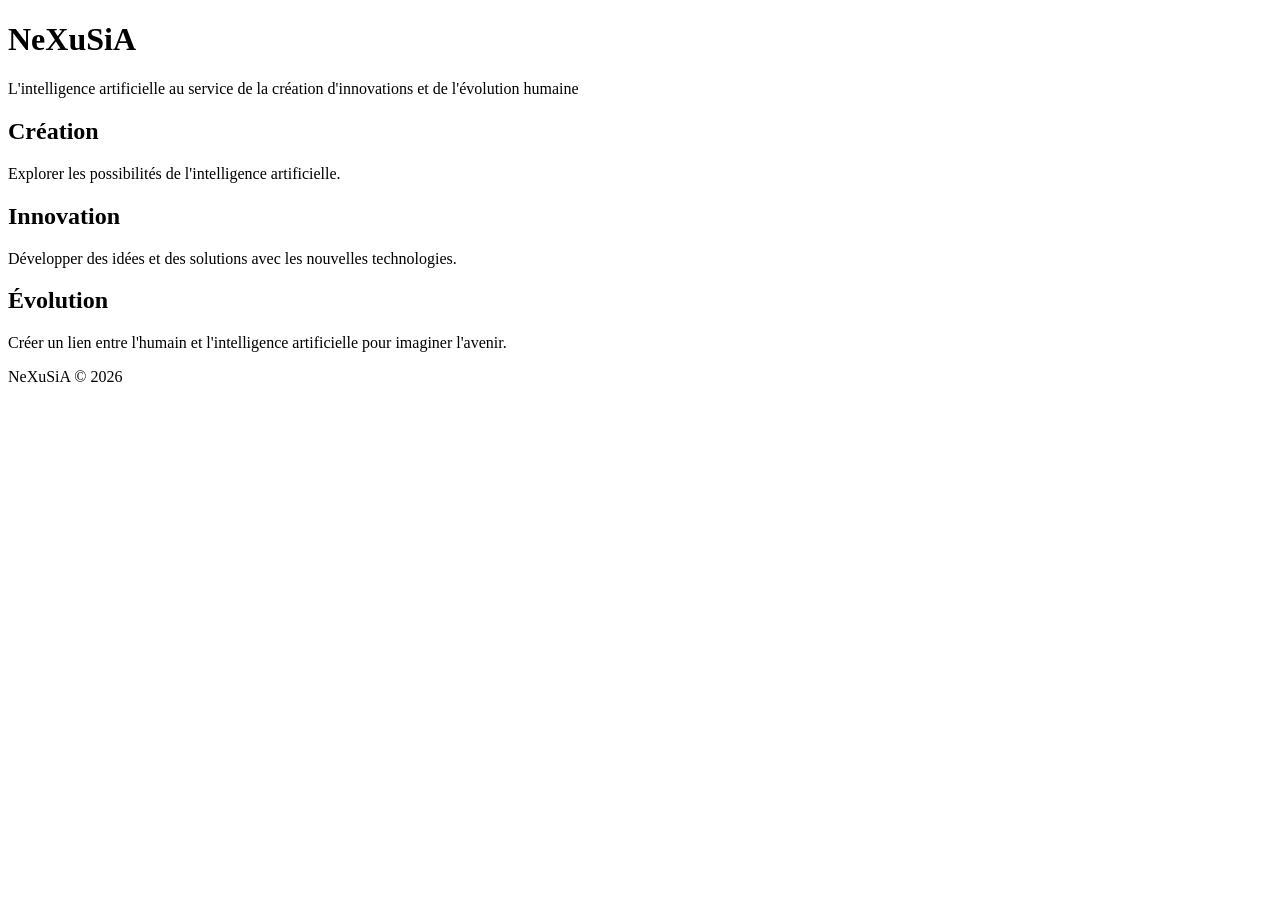
==== site/index.html @ 75be55c2 "Add footer with copyright notice" ====
<!DOCTYPE html>
<html lang="fr">
<head>
    <meta charset="UTF-8">
    <meta name="viewport" content="width=device-width, initial-scale=1.0">
    <title>NeXuSiA</title>
    <link rel="stylesheet" href="style.css">
</head>
<body>
    <header>
    <h1>NeXuSiA</h1>
    <p>L'intelligence artificielle au service de la création d'innovations et de l'évolution humaine</p>
</header>
    <main>
        <section>
    <h2>Création</h2>
    <p>Explorer les possibilités de l'intelligence artificielle.</p>
</section>
        <section>
    <h2>Innovation</h2>
    <p>Développer des idées et des solutions avec les nouvelles technologies.</p>
</section>
        <section>
    <h2>Évolution</h2>
    <p>Créer un lien entre l'humain et l'intelligence artificielle pour imaginer l'avenir.</p>
</section>

</main>

</body>
    <footer>
    <p>NeXuSiA © 2026</p>
</footer>
</html>
---- site/style.css ----
/* NeXuSiA - Feuille de style principale */
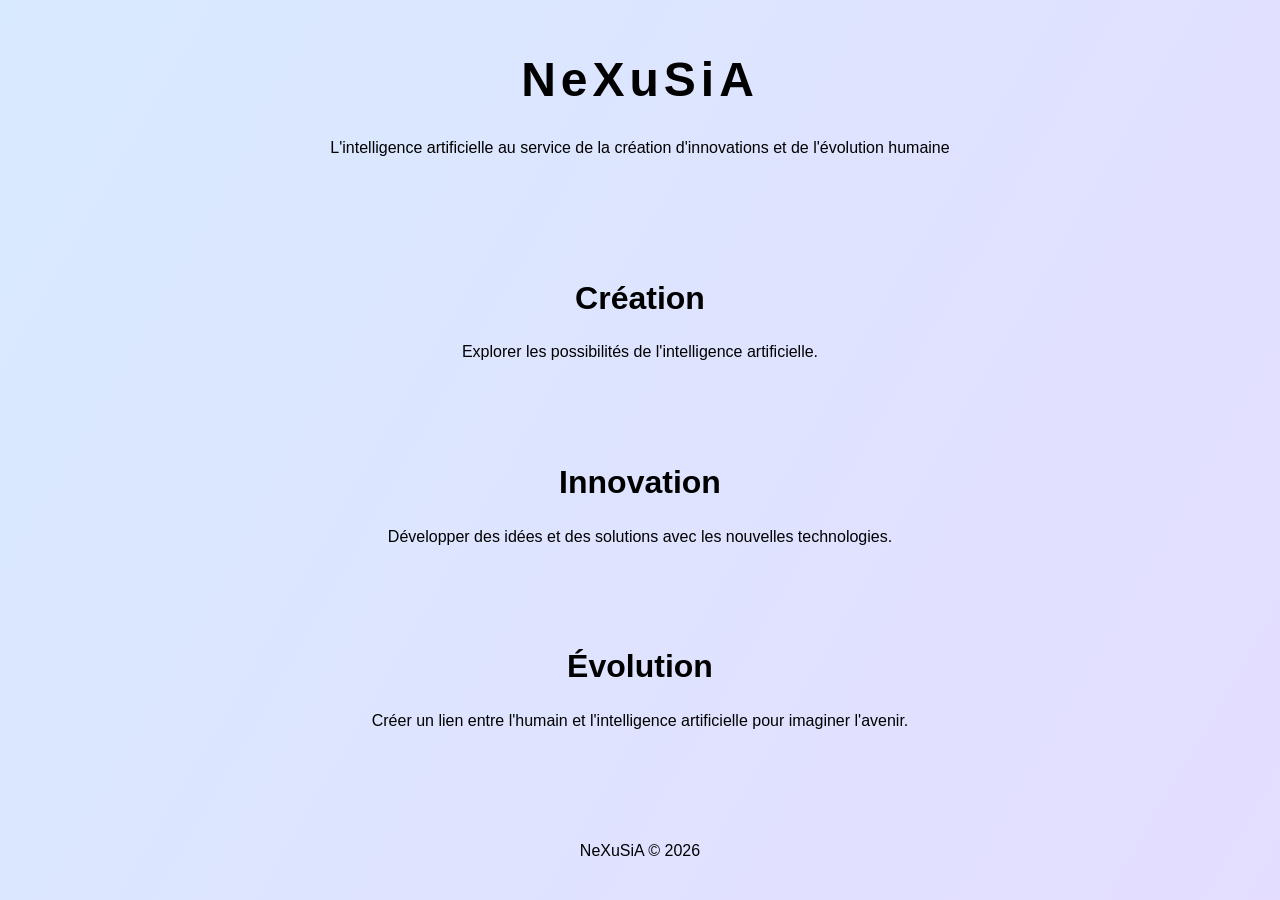
==== commit 40724ac3: "Add meta description to index.html Added a meta description for SEO purposes." ====
--- a/site/index.html
+++ b/site/index.html
@@ -6,6 +6,7 @@
     <meta name="viewport" content="width=device-width, initial-scale=1.0">
     <title>NeXuSiA</title>
     <link rel="stylesheet" href="style.css">
+    <meta name="description" content="NeXuSiA - L'intelligence artificielle au service de la création d'innovations et de l'évolution humaine">
 </head>
 <body>
     <header>
--- a/site/style.css
+++ b/site/style.css
@@ -1 +1,46 @@
 /* NeXuSiA - Feuille de style principale */
+
+body {
+    margin: 0;
+    font-family: Arial, sans-serif;
+    min-height: 100vh;
+    background: linear-gradient(120deg, #d8eaff, #e8d9ff, #d9fff0, #fff0d9);
+    background-size: 400% 400%;
+    animation: fondChangeant 20s ease infinite;
+}
+
+@keyframes fondChangeant {
+    0% {
+        background-position: 0% 50%;
+    }
+
+    50% {
+        background-position: 100% 50%;
+    }
+
+    100% {
+        background-position: 0% 50%;
+    }
+}
+
+header,
+main,
+footer {
+    text-align: center;
+    padding: 20px;
+}
+
+h1 {
+    font-size: 3rem;
+    letter-spacing: 5px;
+}
+
+h2 {
+    font-size: 2rem;
+}
+
+section {
+    margin: 20px auto;
+    max-width: 800px;
+    padding: 20px;
+}
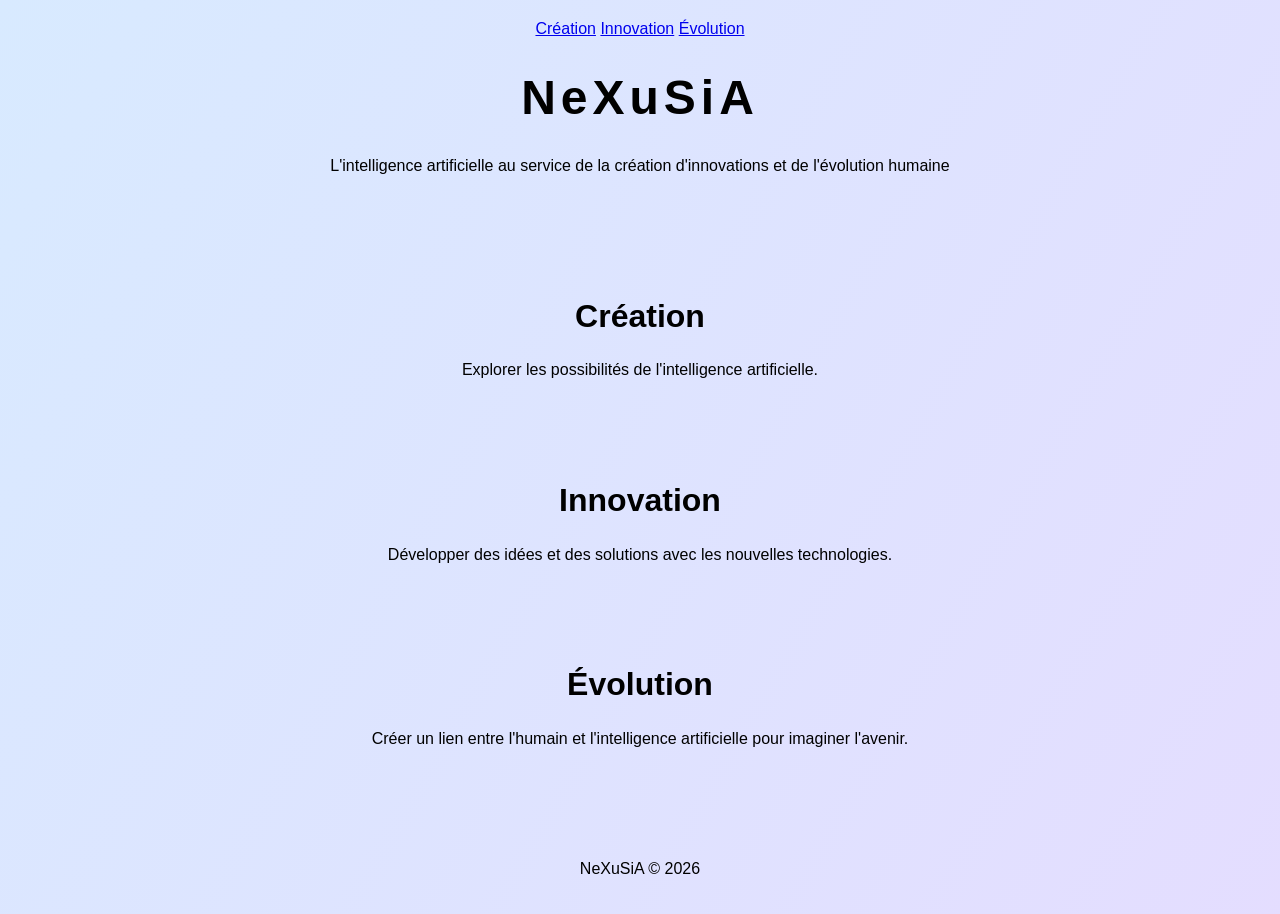
==== commit 5bb1f282: "Add navigation links to index.html Added navigation links for creation, innovation, and evolution." ====
--- a/site/index.html
+++ b/site/index.html
@@ -10,6 +10,11 @@
 </head>
 <body>
     <header>
+        <nav>
+    <a href="#creation">Création</a>
+    <a href="#innovation">Innovation</a>
+    <a href="#evolution">Évolution</a>
+</nav>
     <h1>NeXuSiA</h1>
     <p>L'intelligence artificielle au service de la création d'innovations et de l'évolution humaine</p>
 </header>
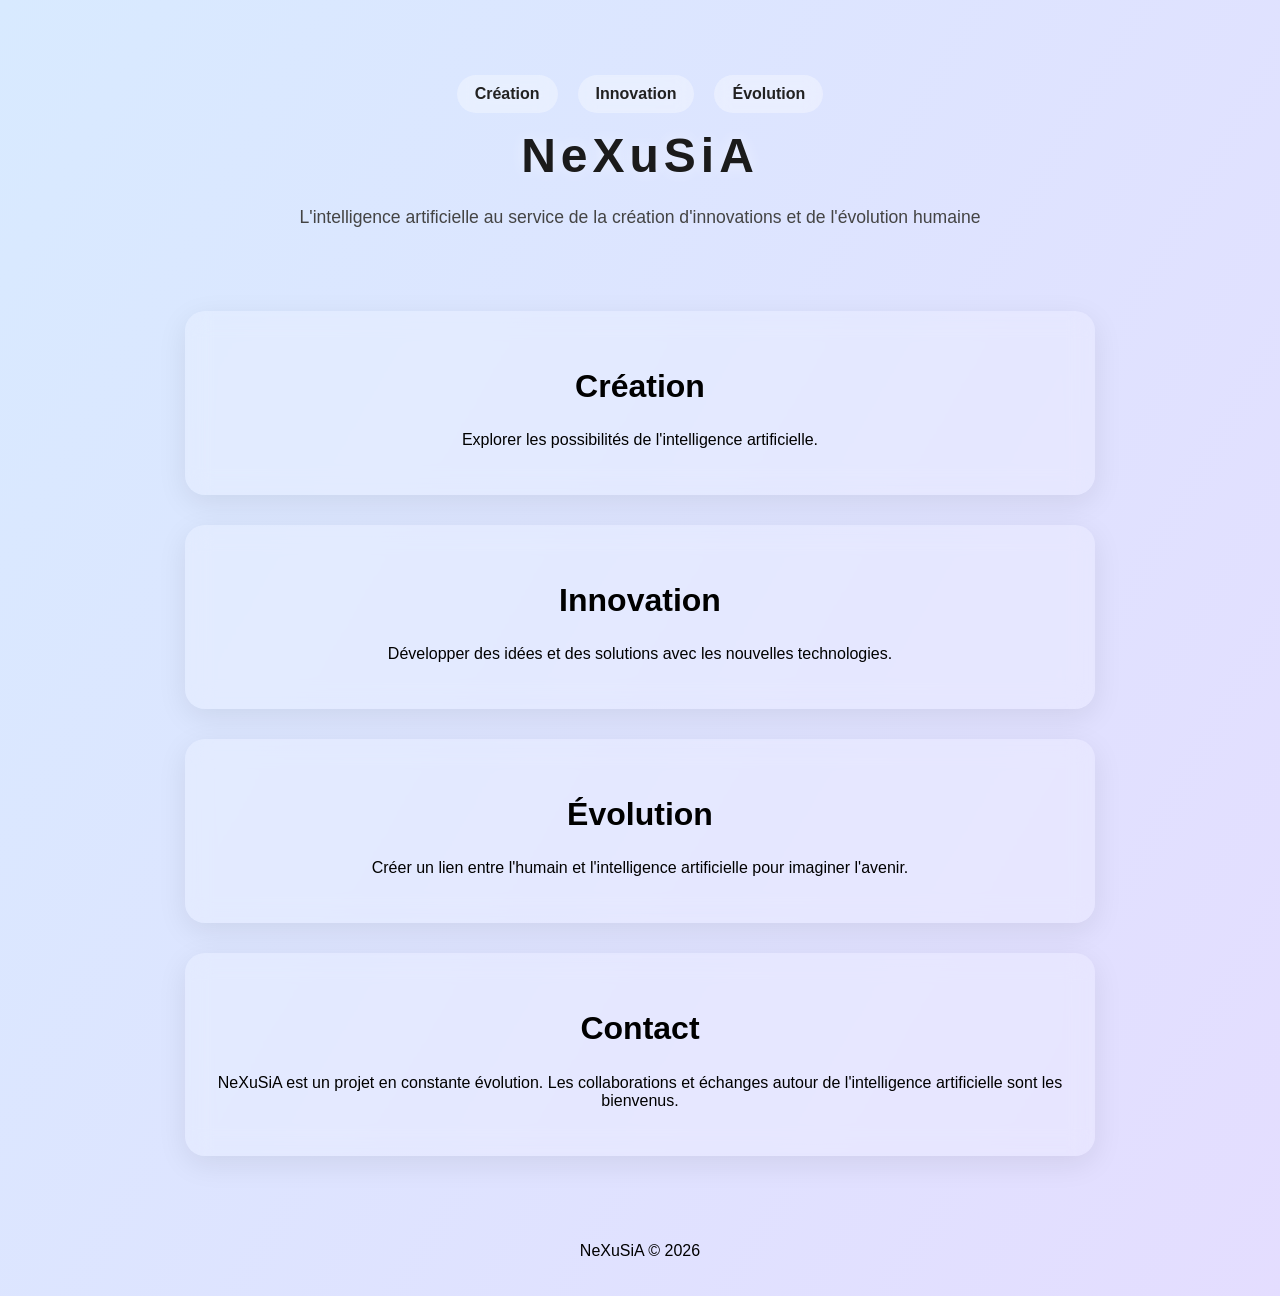
==== commit 8384db9d: "Add contact section to index.html" ====
--- a/site/index.html
+++ b/site/index.html
@@ -19,17 +19,21 @@
     <p>L'intelligence artificielle au service de la création d'innovations et de l'évolution humaine</p>
 </header>
     <main>
-        <section>
+        <section id="creation">
     <h2>Création</h2>
     <p>Explorer les possibilités de l'intelligence artificielle.</p>
 </section>
-        <section>
+        <section id="innovation">
     <h2>Innovation</h2>
     <p>Développer des idées et des solutions avec les nouvelles technologies.</p>
 </section>
-        <section>
+       <section id="evolution"> 
     <h2>Évolution</h2>
     <p>Créer un lien entre l'humain et l'intelligence artificielle pour imaginer l'avenir.</p>
+</section>
+        <section id="contact">
+    <h2>Contact</h2>
+    <p>NeXuSiA est un projet en constante évolution. Les collaborations et échanges autour de l'intelligence artificielle sont les bienvenus.</p>
 </section>
 
 </main>
--- a/site/style.css
+++ b/site/style.css
@@ -44,3 +44,52 @@
     max-width: 800px;
     padding: 20px;
 }
+nav {
+    display: flex;
+    justify-content: center;
+    gap: 20px;
+    padding: 15px;
+}
+
+nav a {
+    color: #222;
+    text-decoration: none;
+    font-weight: bold;
+    padding: 10px 18px;
+    border-radius: 999px;
+    background: rgba(255, 255, 255, 0.35);
+    backdrop-filter: blur(8px);
+    transition: all 0.3s ease;
+}
+
+nav a:hover {
+    background: rgba(255, 255, 255, 0.65);
+    transform: translateY(-2px);
+}
+header {
+    padding: 60px 20px 30px;
+}
+
+header h1 {
+    margin: 0;
+    color: #1b1b1b;
+    text-shadow: 0 0 15px rgba(255, 255, 255, 0.5);
+}
+
+header p {
+    max-width: 700px;
+    margin: 20px auto 0;
+    font-size: 1.1rem;
+    line-height: 1.6;
+    color: #444;
+}
+
+section {
+    background: rgba(255, 255, 255, 0.20);
+    backdrop-filter: blur(12px);
+    border-radius: 20px;
+    margin: 30px auto;
+    max-width: 850px;
+    padding: 30px;
+    box-shadow: 0 8px 30px rgba(0, 0, 0, 0.08);
+}
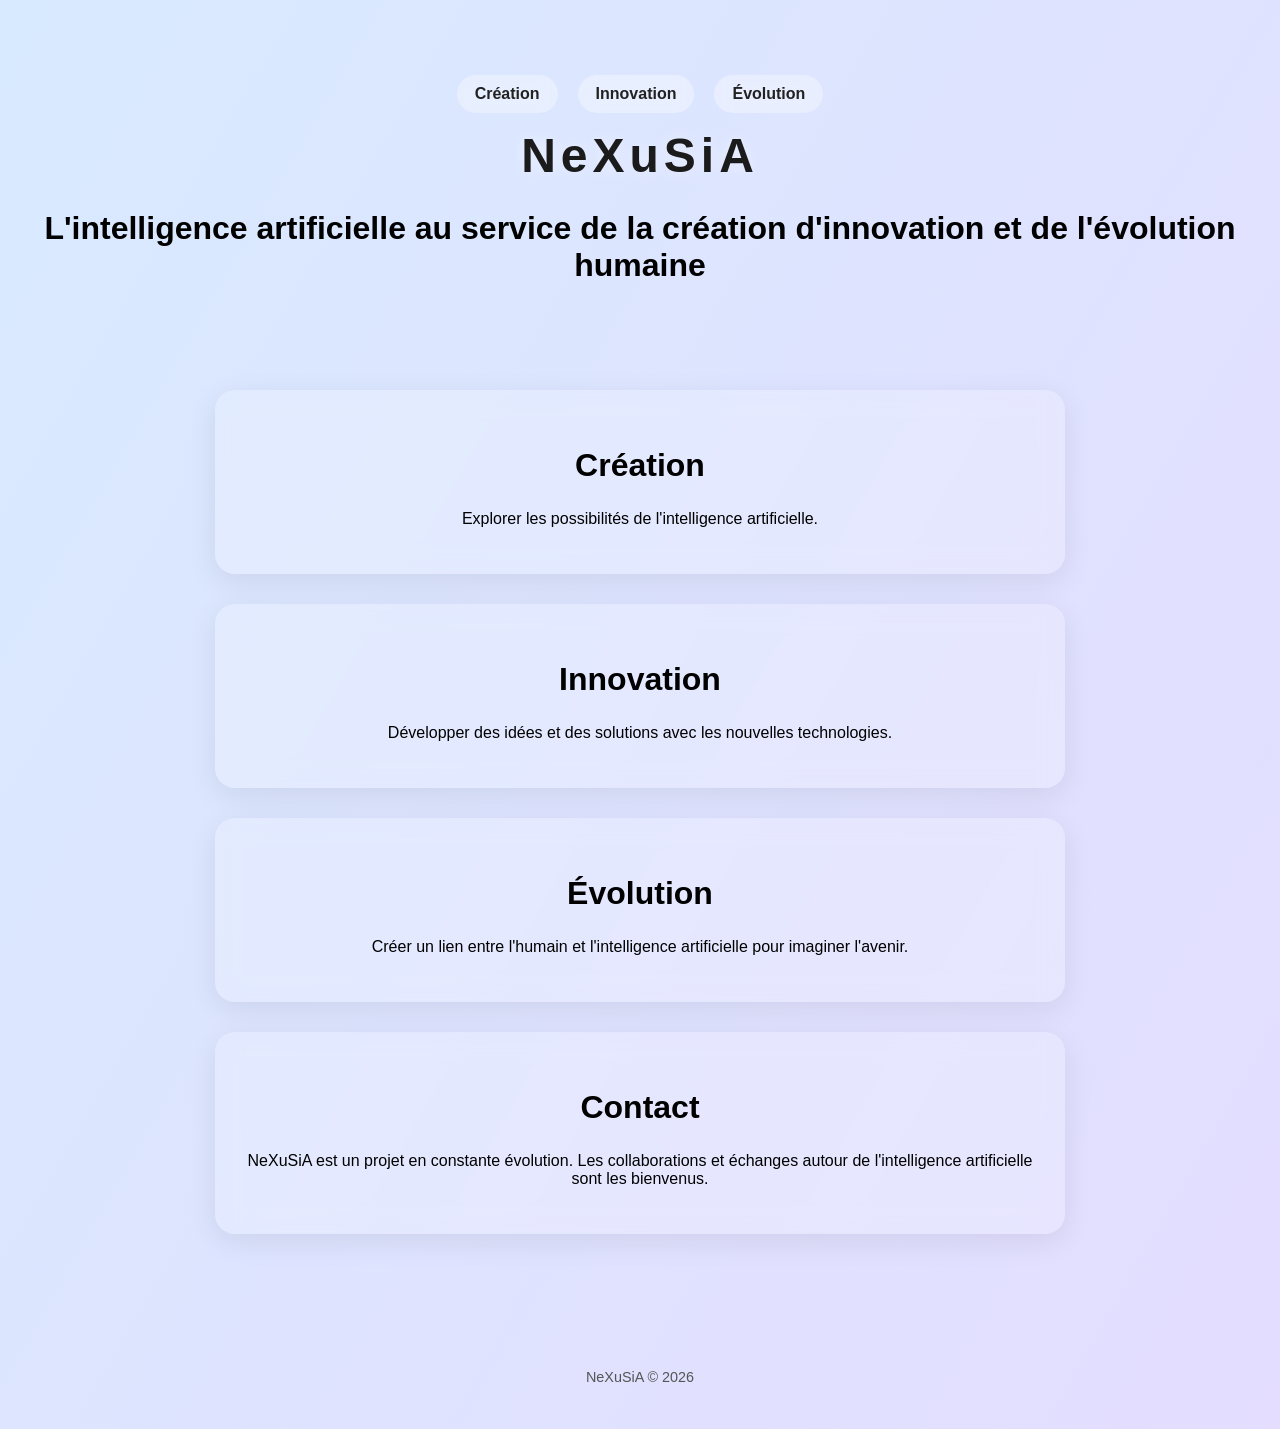
==== commit d614778e: "Change paragraph to heading for AI description Changed paragraph to a heading for better emphasis." ====
--- a/site/index.html
+++ b/site/index.html
@@ -16,7 +16,7 @@
     <a href="#evolution">Évolution</a>
 </nav>
     <h1>NeXuSiA</h1>
-    <p>L'intelligence artificielle au service de la création d'innovations et de l'évolution humaine</p>
+<h2>L'intelligence artificielle au service de la création d'innovation et de l'évolution humaine</h2>
 </header>
     <main>
         <section id="creation">
--- a/site/style.css
+++ b/site/style.css
@@ -93,3 +93,17 @@
     padding: 30px;
     box-shadow: 0 8px 30px rgba(0, 0, 0, 0.08);
 }
+footer {
+    margin-top: 40px;
+    padding: 30px 20px;
+    color: #555;
+    font-size: 0.9rem;
+}
+
+html {
+    scroll-behavior: smooth;
+}
+
+* {
+    box-sizing: border-box;
+}
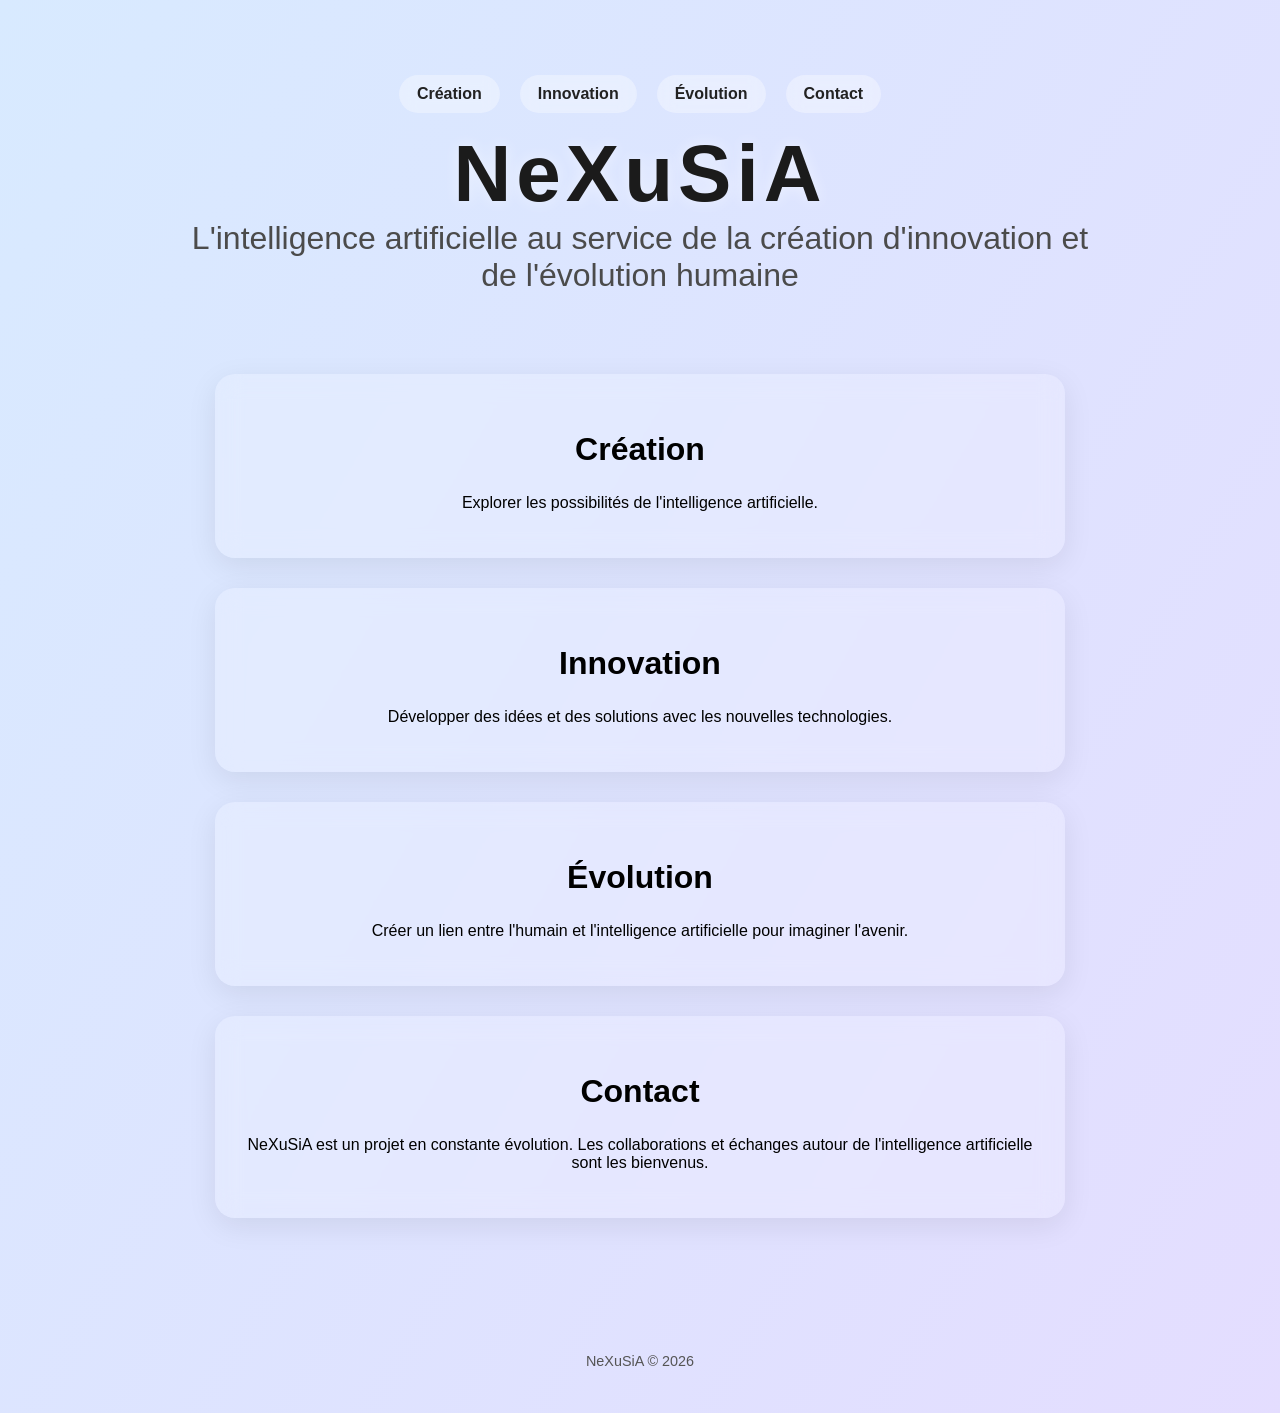
==== commit dfbde9a5: "Add 'Contact' link to navigation menu" ====
--- a/site/index.html
+++ b/site/index.html
@@ -14,6 +14,7 @@
     <a href="#creation">Création</a>
     <a href="#innovation">Innovation</a>
     <a href="#evolution">Évolution</a>
+    <a href="#contact">Contact</a>
 </nav>
     <h1>NeXuSiA</h1>
 <h2>L'intelligence artificielle au service de la création d'innovation et de l'évolution humaine</h2>
--- a/site/style.css
+++ b/site/style.css
@@ -107,3 +107,16 @@
 * {
     box-sizing: border-box;
 }
+h1 {
+    font-size: clamp(3rem, 8vw, 5rem);
+    font-weight: 700;
+    margin-bottom: 10px;
+}
+
+header h2 {
+    font-size: clamp(1.2rem, 3vw, 2rem);
+    font-weight: 400;
+    margin: 0 auto;
+    max-width: 900px;
+    color: #4b4b4b;
+}
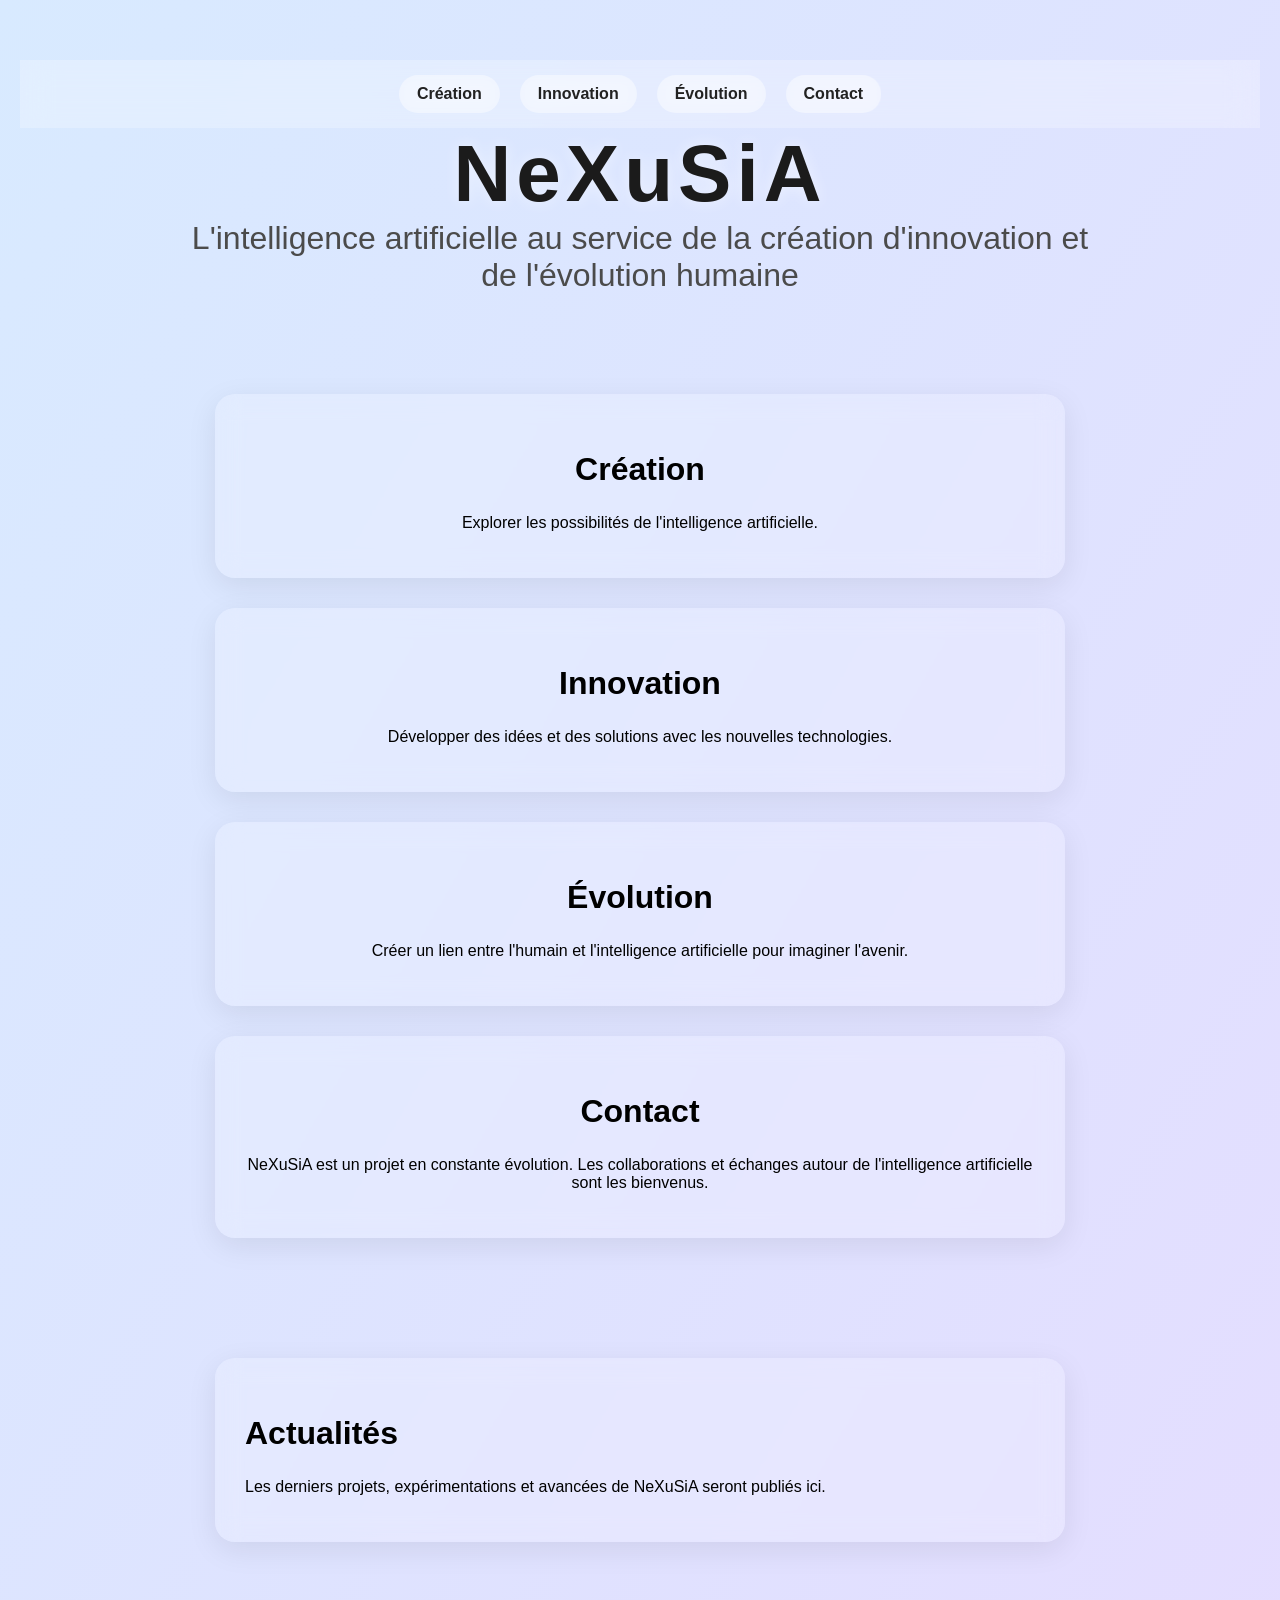
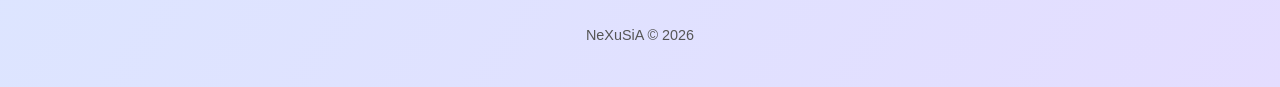
==== commit 4969ad4c: "Add news section to index.html" ====
--- a/site/index.html
+++ b/site/index.html
@@ -38,6 +38,10 @@
 </section>
 
 </main>
+    <section id="actualites">
+    <h2>Actualités</h2>
+    <p>Les derniers projets, expérimentations et avancées de NeXuSiA seront publiés ici.</p>
+</section>
 
 </body>
     <footer>
--- a/site/style.css
+++ b/site/style.css
@@ -120,3 +120,28 @@
     max-width: 900px;
     color: #4b4b4b;
 }
+nav {
+    position: sticky;
+    top: 0;
+    z-index: 1000;
+    background: rgba(255, 255, 255, 0.25);
+    backdrop-filter: blur(15px);
+    -webkit-backdrop-filter: blur(15px);
+}
+img {
+    max-width: 100%;
+    height: auto;
+    display: block;
+}
+
+a {
+    transition: 0.3s ease;
+}
+
+a:hover {
+    opacity: 0.8;
+}
+
+main {
+    padding: 40px 20px 60px;
+}
